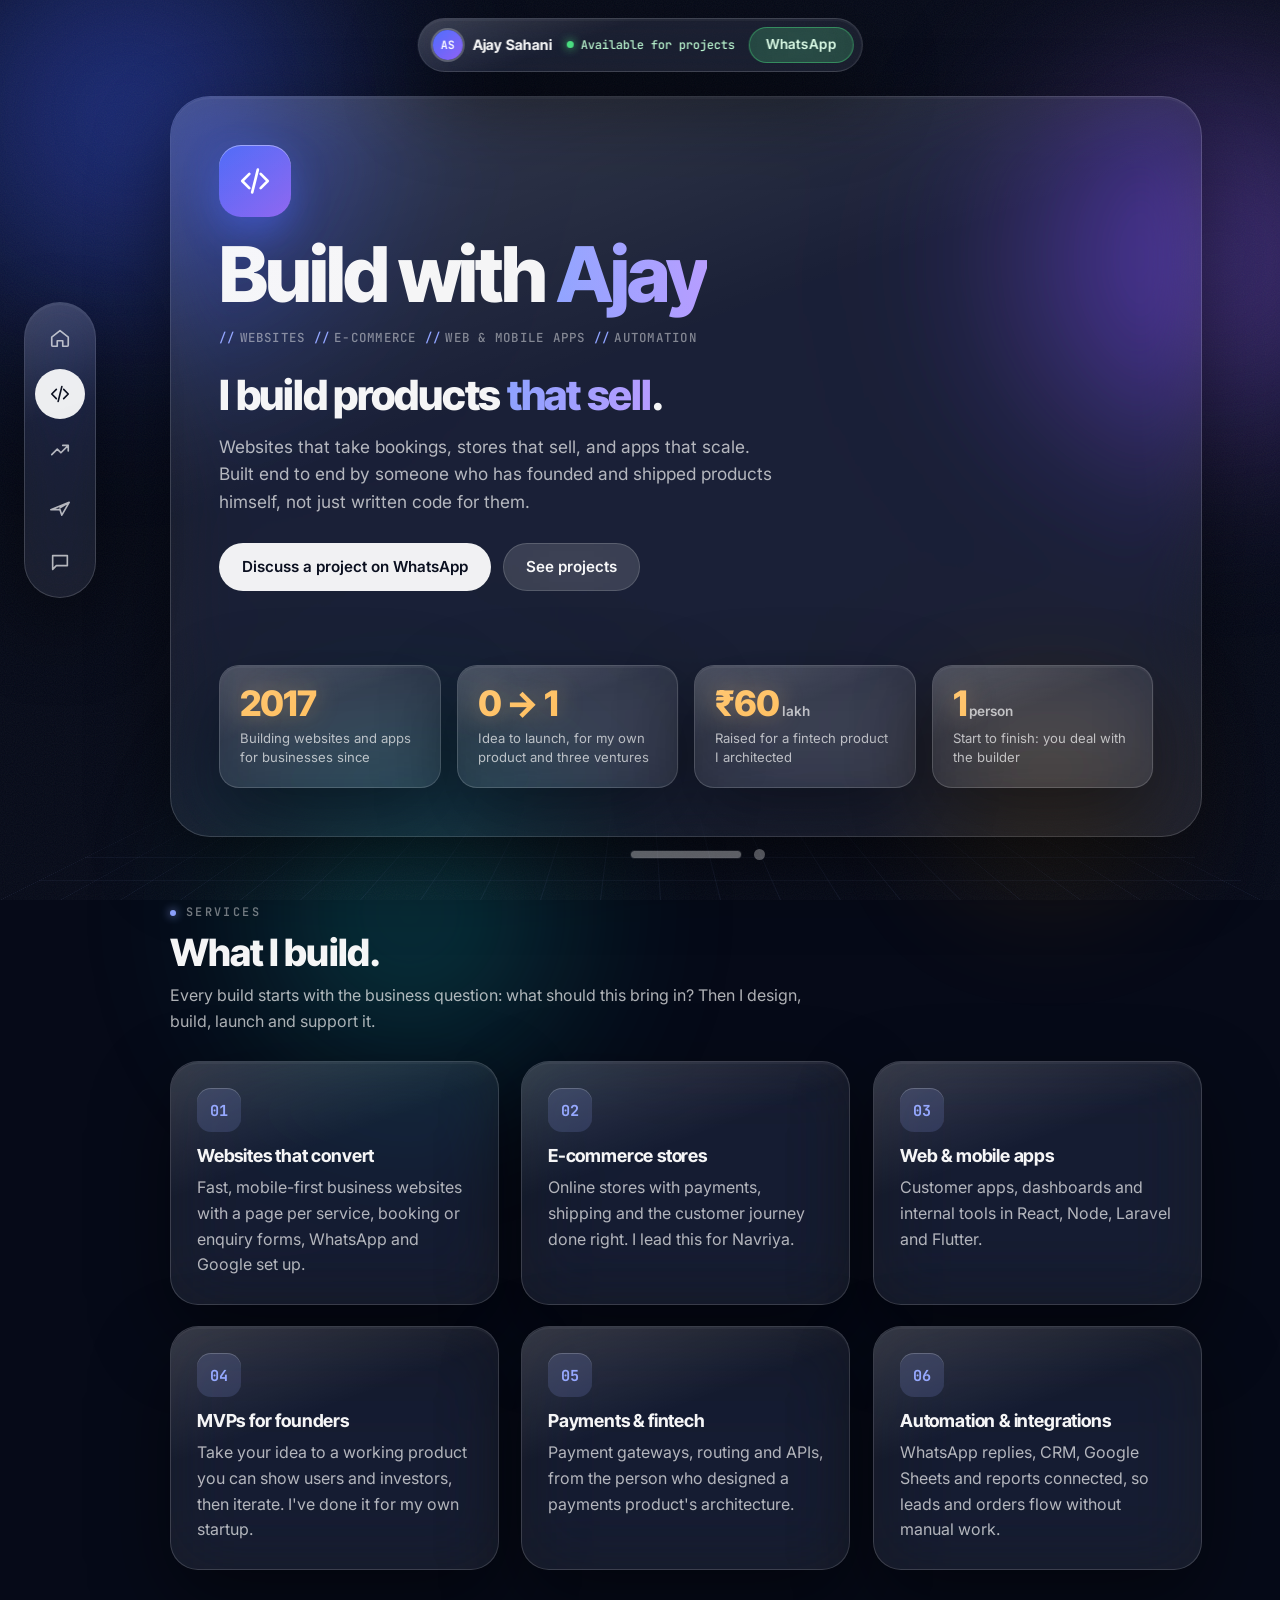
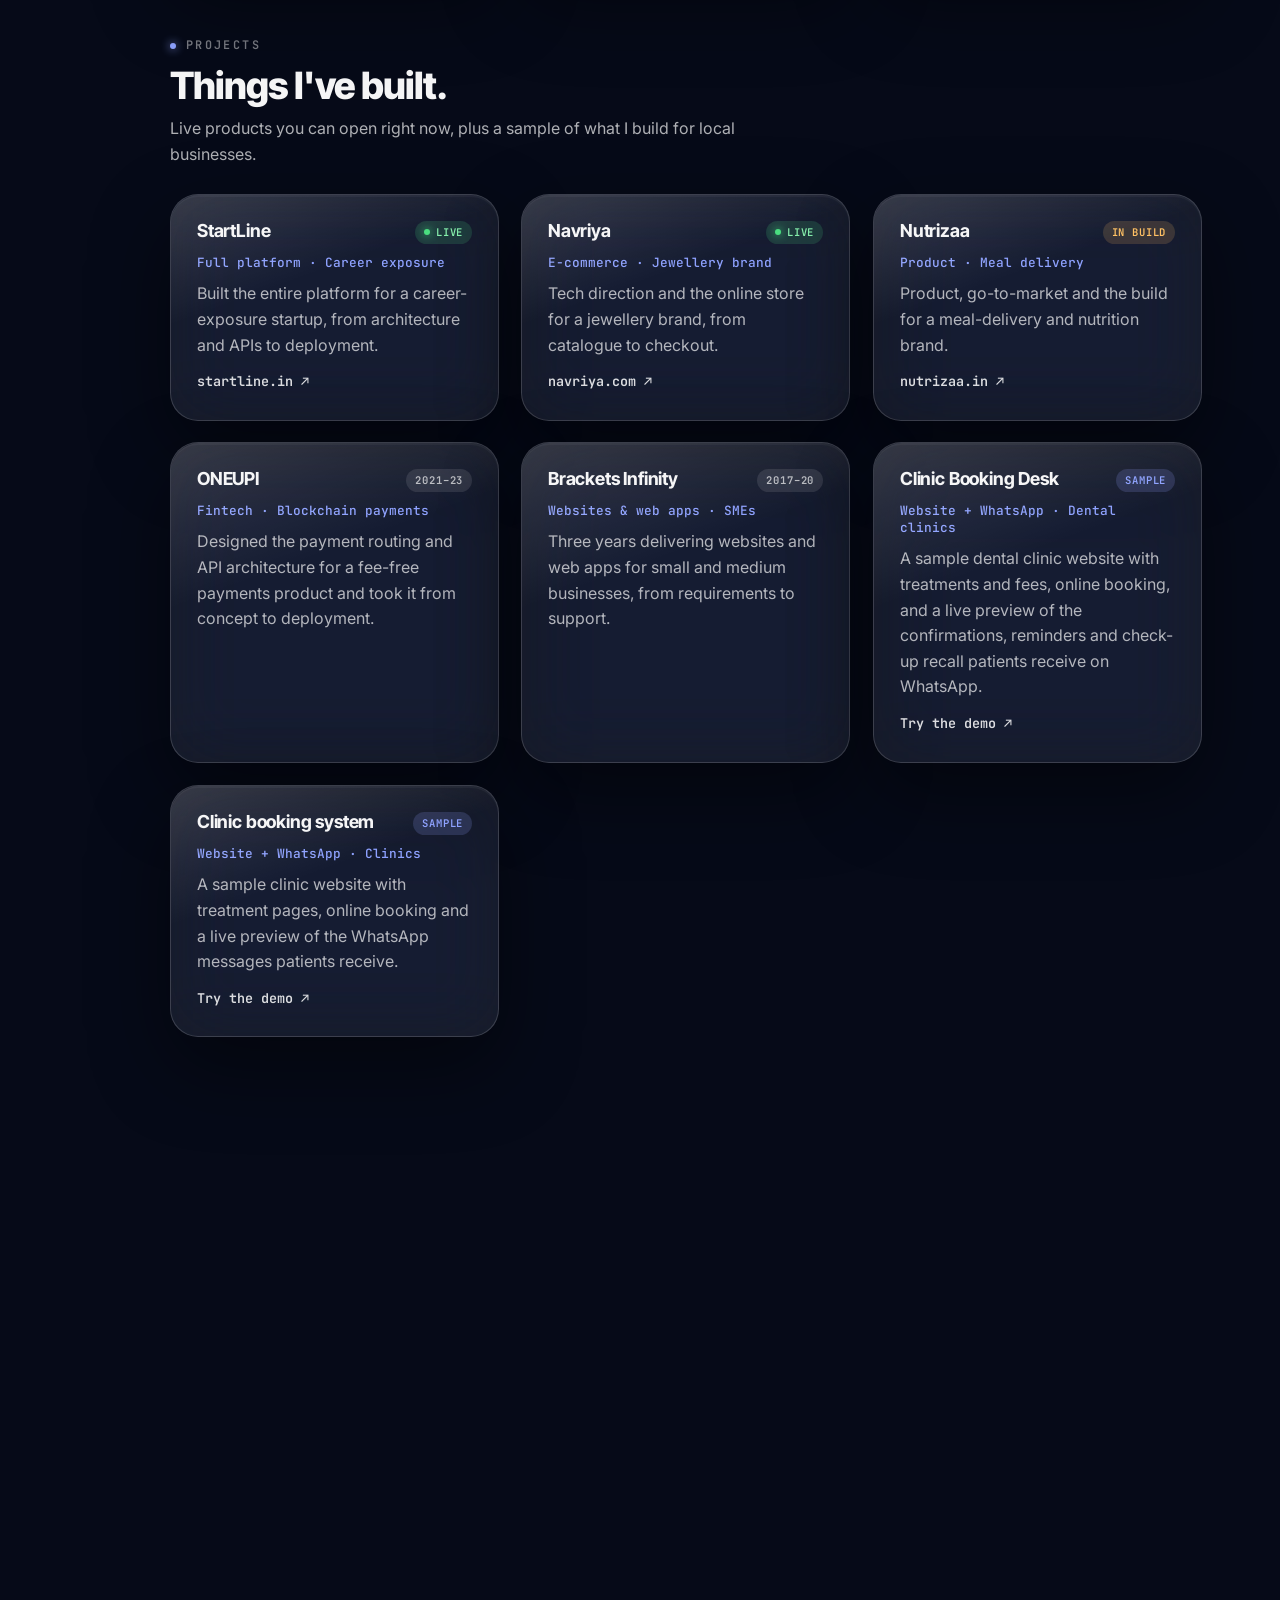
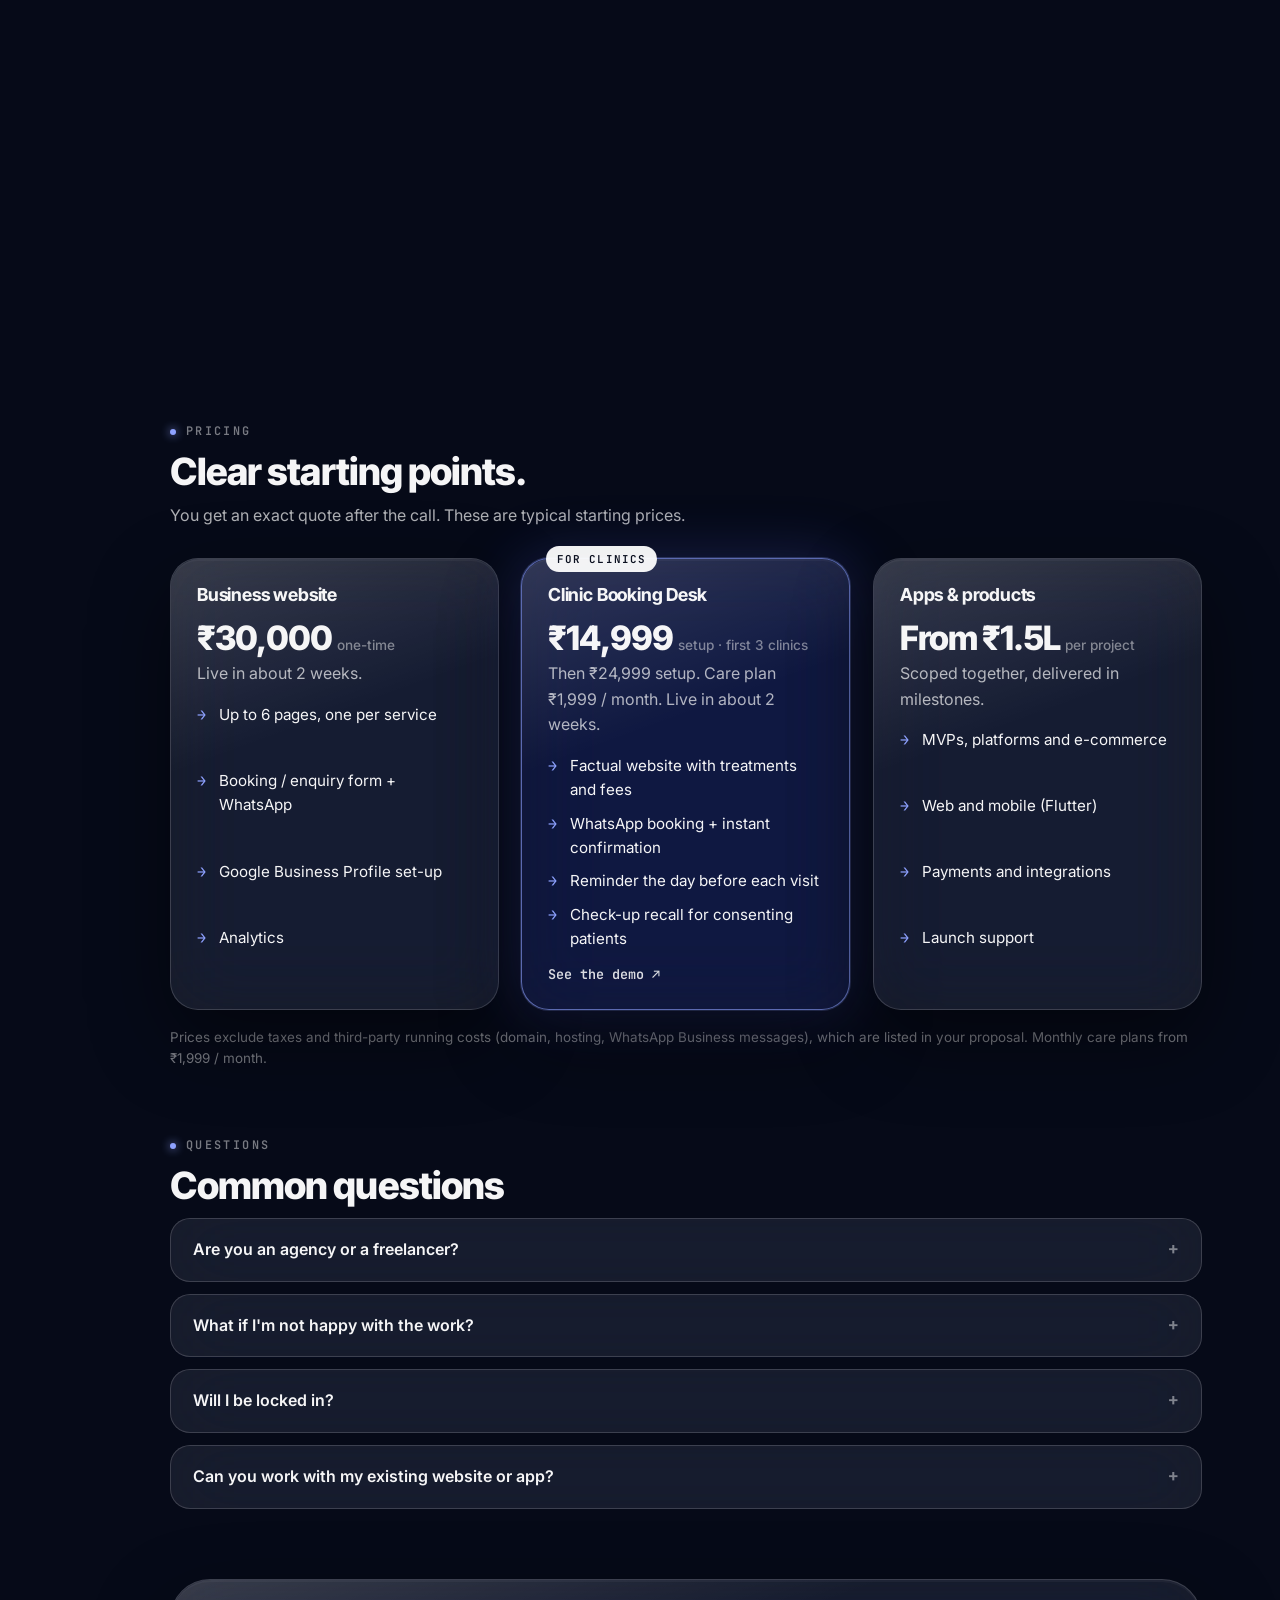
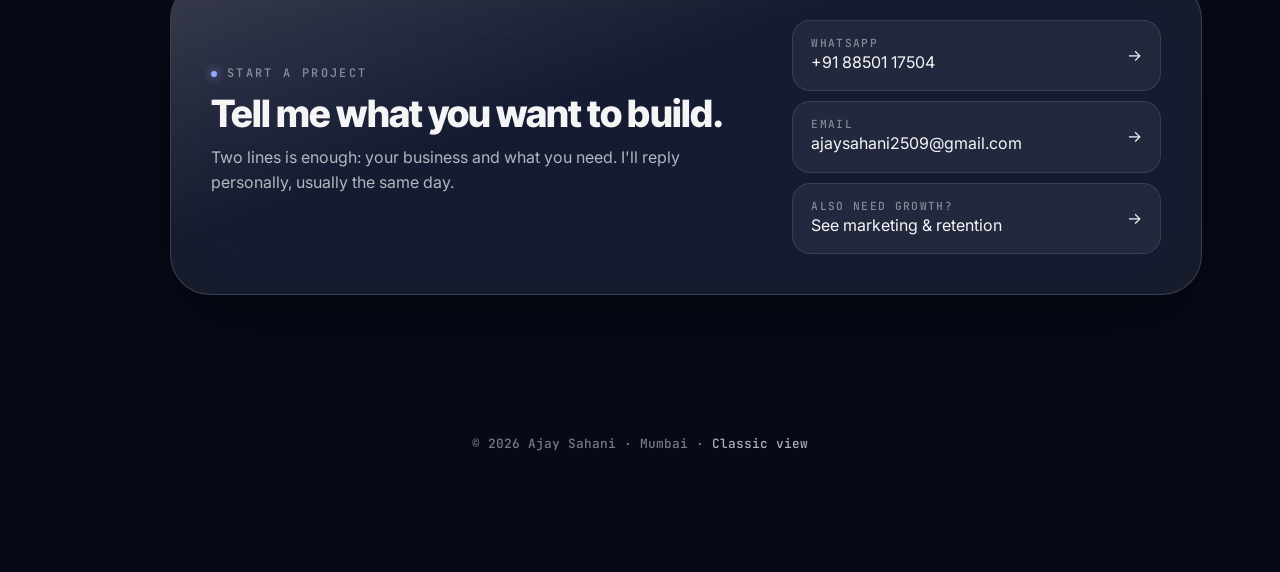
==== build.html @ 6f81761e "Publish Ajay Sahani site: spatial pages as main, classic copy, clinic and dental demos Co-Authored-B" ====
<!doctype html>
<html lang="en">
<head>
<meta charset="utf-8">
<meta name="viewport" content="width=device-width, initial-scale=1">
<title>Build with Ajay Sahani · Websites, apps and e-commerce</title>
<meta property="og:type" content="website">
<meta property="og:title" content="Build with Ajay Sahani · Websites, apps and e-commerce">
<meta property="og:description" content="Websites that take bookings, e-commerce stores and web and mobile apps, built end to end by Ajay Sahani, a founder who has shipped products since 2017.">
<meta property="og:url" content="https://theajaysahani.github.io/build.html">
<meta property="og:image" content="https://theajaysahani.github.io/assets/og.png">
<meta property="og:image:width" content="1200">
<meta property="og:image:height" content="630">
<meta name="twitter:card" content="summary_large_image">
<link rel="icon" href="assets/favicon.svg" type="image/svg+xml">
<link rel="canonical" href="https://theajaysahani.github.io/build.html">
<meta name="description" content="Websites that take bookings, e-commerce stores and web and mobile apps, built end to end by Ajay Sahani, a founder who has shipped products since 2017.">
<meta name="theme-color" content="#060a18">
<link rel="preconnect" href="https://fonts.googleapis.com">
<link rel="preconnect" href="https://fonts.gstatic.com" crossorigin>
<link href="https://fonts.googleapis.com/css2?family=Inter+Tight:wght@700;800&family=Inter:wght@400;500;600;700&family=JetBrains+Mono:wght@500;600&display=swap" rel="stylesheet">
<link rel="stylesheet" href="assets/spatial.css">
</head>
<body>

<div class="env" aria-hidden="true"><div class="blob b1"></div><div class="blob b2"></div><div class="blob b3"></div><div class="blob b4"></div></div>
<div class="floor" aria-hidden="true"></div>
<div class="grain" aria-hidden="true"></div>

<header class="topbar glass">
  <a class="me" href="index.html"><span class="mini-av">AS</span>Ajay Sahani</a>
  <span class="live"><i></i>Available for projects</span>
  <a class="cap wa sm" data-wa href="#contact">WhatsApp</a>
</header>

<nav class="ornament glass" aria-label="Main">
  <a class="orn" data-page="index" href="index.html" aria-label="Home"><svg viewBox="0 0 24 24"><path d="M3 11l9-7 9 7v9a1 1 0 0 1-1 1h-5v-6H9v6H4a1 1 0 0 1-1-1z"/></svg><span class="tip">Home</span></a>
  <a class="orn" data-page="build" href="build.html" aria-label="Build"><svg viewBox="0 0 24 24"><path d="M8 7l-5 5 5 5M16 7l5 5-5 5M14 4l-4 16"/></svg><span class="tip">Build</span></a>
  <a class="orn" data-page="grow" href="grow.html" aria-label="Grow"><svg viewBox="0 0 24 24"><path d="M3 17l6-6 4 4 8-8M15 7h6v6"/></svg><span class="tip">Grow</span></a>
  <a class="orn" data-page="travel" href="travel.html" aria-label="Travel"><svg viewBox="0 0 24 24"><path d="M2 16l20-8-8 14-2-6z M12 14l10-6"/></svg><span class="tip">Travel</span></a>
  <a class="orn" href="#contact" aria-label="Contact"><svg viewBox="0 0 24 24"><path d="M4 5h16v11H8l-4 4z"/></svg><span class="tip">Contact</span></a>
</nav>

<main class="stage" id="top">
  <section class="hero single glass reveal">
    <div>
      <div class="page-icon"><svg viewBox="0 0 24 24"><path d="M8 7l-5 5 5 5M16 7l5 5-5 5M14 4l-4 16"/></svg></div>
      <h1 class="name">Build with <span>Ajay</span></h1>
      <div class="tags"><b>//</b>Websites <b>//</b>E-commerce <b>//</b>Web &amp; mobile apps <b>//</b>Automation</div>
      <p class="statement">I build products <u>that sell</u>.</p>
      <p class="hero-line">Websites that take bookings, stores that sell, and apps that scale. Built end to end by someone who has founded and shipped products himself, not just written code for them.</p>
      <div class="ctas">
        <a class="cap solid" data-wa href="#contact">Discuss a project on WhatsApp</a>
        <a class="cap" href="#projects">See projects</a>
      </div>
    </div>
    <div class="vol-row">
      <div class="vol glass"><b>2017</b><span>Building websites and apps for businesses since</span></div>
      <div class="vol glass"><b>0 → 1</b><span>Idea to launch, for my own product and three ventures</span></div>
      <div class="vol glass"><b>₹60<small>lakh</small></b><span>Raised for a fintech product I architected</span></div>
      <div class="vol glass"><b>1<small>person</small></b><span>Start to finish: you deal with the builder</span></div>
    </div>
    <div class="grabber" aria-hidden="true"></div>
  </section>

  <section class="section reveal">
    <div class="label">Services</div>
    <h2>What I build.</h2>
    <p class="sub">Every build starts with the business question: what should this bring in? Then I design, build, launch and support it.</p>
    <div class="grid g3" style="margin-top:26px">
      <div class="card glass" data-tilt><div class="ico">01</div><h3>Websites that convert</h3><p>Fast, mobile-first business websites with a page per service, booking or enquiry forms, WhatsApp and Google set up.</p></div>
      <div class="card glass" data-tilt><div class="ico">02</div><h3>E-commerce stores</h3><p>Online stores with payments, shipping and the customer journey done right. I lead this for Navriya.</p></div>
      <div class="card glass" data-tilt><div class="ico">03</div><h3>Web &amp; mobile apps</h3><p>Customer apps, dashboards and internal tools in React, Node, Laravel and Flutter.</p></div>
      <div class="card glass" data-tilt><div class="ico">04</div><h3>MVPs for founders</h3><p>Take your idea to a working product you can show users and investors, then iterate. I've done it for my own startup.</p></div>
      <div class="card glass" data-tilt><div class="ico">05</div><h3>Payments &amp; fintech</h3><p>Payment gateways, routing and APIs, from the person who designed a payments product's architecture.</p></div>
      <div class="card glass" data-tilt><div class="ico">06</div><h3>Automation &amp; integrations</h3><p>WhatsApp replies, CRM, Google Sheets and reports connected, so leads and orders flow without manual work.</p></div>
    </div>
  </section>

  <section class="section reveal" id="projects">
    <div class="label">Projects</div>
    <h2>Things I've built.</h2>
    <p class="sub">Live products you can open right now, plus a sample of what I build for local businesses.</p>
    <div class="grid g3" style="margin-top:26px">
      <div class="card glass" data-tilt><div class="card-head"><h3>StartLine</h3><span class="badge live">Live</span></div><div class="role">Full platform · Career exposure</div><p>Built the entire platform for a career-exposure startup, from architecture and APIs to deployment.</p><a class="more" href="https://startline.in" target="_blank" rel="noopener">startline.in ↗</a></div>
      <div class="card glass" data-tilt><div class="card-head"><h3>Navriya</h3><span class="badge live">Live</span></div><div class="role">E-commerce · Jewellery brand</div><p>Tech direction and the online store for a jewellery brand, from catalogue to checkout.</p><a class="more" href="https://navriya.com" target="_blank" rel="noopener">navriya.com ↗</a></div>
      <div class="card glass" data-tilt><div class="card-head"><h3>Nutrizaa</h3><span class="badge build">In build</span></div><div class="role">Product · Meal delivery</div><p>Product, go-to-market and the build for a meal-delivery and nutrition brand.</p><a class="more" href="https://nutrizaa.in" target="_blank" rel="noopener">nutrizaa.in ↗</a></div>
      <div class="card glass" data-tilt><div class="card-head"><h3>ONEUPI</h3><span class="badge">2021–23</span></div><div class="role">Fintech · Blockchain payments</div><p>Designed the payment routing and API architecture for a fee-free payments product and took it from concept to deployment.</p></div>
      <div class="card glass" data-tilt><div class="card-head"><h3>Brackets Infinity</h3><span class="badge">2017–20</span></div><div class="role">Websites &amp; web apps · SMEs</div><p>Three years delivering websites and web apps for small and medium businesses, from requirements to support.</p></div>
      <div class="card glass" data-tilt><div class="card-head"><h3>Clinic Booking Desk</h3><span class="badge demo">Sample</span></div><div class="role">Website + WhatsApp · Dental clinics</div><p>A sample dental clinic website with treatments and fees, online booking, and a live preview of the confirmations, reminders and check-up recall patients receive on WhatsApp.</p><a class="more" href="demo/dental/" target="_blank" rel="noopener">Try the demo ↗</a></div>
      <div class="card glass" data-tilt><div class="card-head"><h3>Clinic booking system</h3><span class="badge demo">Sample</span></div><div class="role">Website + WhatsApp · Clinics</div><p>A sample clinic website with treatment pages, online booking and a live preview of the WhatsApp messages patients receive.</p><a class="more" href="demo/clinic/" target="_blank" rel="noopener">Try the demo ↗</a></div>
    </div>
  </section>

  <section class="section reveal">
    <div class="label">Who I build for</div>
    <div class="grid g3">
      <div class="card glass" data-tilt><h3>Clinics &amp; healthcare</h3><p>Booking websites with instant WhatsApp confirmations and reminders.</p></div>
      <div class="card glass" data-tilt><h3>D2C &amp; e-commerce brands</h3><p>Stores that load fast, convert and keep customers coming back.</p></div>
      <div class="card glass" data-tilt><h3>Startups &amp; founders</h3><p>MVPs, platforms and a technical partner who thinks about the business.</p></div>
      <div class="card glass" data-tilt><h3>Real estate</h3><p>Project pages that send the brochure and a site-visit link on WhatsApp instantly.</p></div>
      <div class="card glass" data-tilt><h3>Interior designers</h3><p>Portfolio sites that filter out price-checkers and bring serious enquiries.</p></div>
      <div class="card glass" data-tilt><h3>Coaching &amp; consultants</h3><p>Lead systems that follow students and clients through months of deciding.</p></div>
    </div>
  </section>

  <section class="section reveal">
    <div class="label">How I work</div>
    <h2>Simple, written down, and low-risk for you.</h2>
    <div class="grid g3" style="margin-top:26px">
      <div class="card glass step" data-tilt><div class="n">STEP 01</div><h3>A 15-minute call</h3><p>I learn what you need and where the business is losing customers. If I can't help, I'll say so.</p></div>
      <div class="card glass step" data-tilt><div class="n">STEP 02</div><h3>A written proposal</h3><p>Fixed price, exact scope and a delivery date, in writing before you pay anything.</p></div>
      <div class="card glass step" data-tilt><div class="n">STEP 03</div><h3>Build, launch, support</h3><p>50% to start. The other 50% only after you've approved the finished work and it's live.</p></div>
    </div>
    <div class="promises">
      <div><b>You own everything</b>Domain, website, code and data in your name.</div>
      <div><b>Fixed price</b>No surprise bills. Running costs listed upfront.</div>
      <div><b>Direct line</b>You talk to the person building it.</div>
      <div><b>Invoice</b>For every payment.</div>
    </div>
  </section>

  <section class="section reveal">
    <div class="label">Pricing</div>
    <h2>Clear starting points.</h2>
    <p class="sub">You get an exact quote after the call. These are typical starting prices.</p>
    <div class="grid g3" style="margin-top:30px">
      <div class="card glass price" data-tilt><h3>Business website</h3><div class="amt">₹30,000 <small>one-time</small></div><p>Live in about 2 weeks.</p><ul><li>Up to 6 pages, one per service</li><li>Booking / enquiry form + WhatsApp</li><li>Google Business Profile set-up</li><li>Analytics</li></ul></div>
      <div class="card glass price hot" data-tilt><span class="flag">For clinics</span><h3>Clinic Booking Desk</h3><div class="amt">₹14,999 <small>setup · first 3 clinics</small></div><p>Then ₹24,999 setup. Care plan ₹1,999 / month. Live in about 2 weeks.</p><ul><li>Factual website with treatments and fees</li><li>WhatsApp booking + instant confirmation</li><li>Reminder the day before each visit</li><li>Check-up recall for consenting patients</li></ul><a class="more" href="demo/dental/" target="_blank" rel="noopener">See the demo ↗</a></div>
      <div class="card glass price" data-tilt><h3>Apps &amp; products</h3><div class="amt">From ₹1.5L <small>per project</small></div><p>Scoped together, delivered in milestones.</p><ul><li>MVPs, platforms and e-commerce</li><li>Web and mobile (Flutter)</li><li>Payments and integrations</li><li>Launch support</li></ul></div>
    </div>
    <p class="fine">Prices exclude taxes and third-party running costs (domain, hosting, WhatsApp Business messages), which are listed in your proposal. Monthly care plans from ₹1,999 / month.</p>
  </section>

  <section class="section reveal">
    <div class="label">Questions</div>
    <h2>Common questions</h2>
    <details><summary>Are you an agency or a freelancer?</summary><p>I work under my own name. You deal directly with me, the person who designs and builds your project, from the first call to support after launch.</p></details>
    <details><summary>What if I'm not happy with the work?</summary><p>You approve the design before the build starts, and the second half is only paid after you've approved the finished work and it's live.</p></details>
    <details><summary>Will I be locked in?</summary><p>No. The domain, code and data are yours. Monthly care is optional and you can stop anytime.</p></details>
    <details><summary>Can you work with my existing website or app?</summary><p>Yes. I can add booking, WhatsApp replies and lead tracking to what you already have, or rebuild if that's the better option.</p></details>
  </section>

  <section class="section reveal" id="contact">
    <div class="contact glass">
      <div>
        <div class="label">Start a project</div>
        <h2>Tell me what you want to build.</h2>
        <p class="sub">Two lines is enough: your business and what you need. I'll reply personally, usually the same day.</p>
      </div>
      <div class="links">
        <a data-wa href="#contact"><span><small>WhatsApp</small><span data-wa-num>WhatsApp</span></span><span>→</span></a>
        <a data-mail href="#contact"><span><small>Email</small><span data-mail-text>email</span></span><span>→</span></a>
        <a href="grow.html"><span><small>Also need growth?</small>See marketing &amp; retention</span><span>→</span></a>
      </div>
    </div>
  </section>
</main>

<footer>© <span data-year></span> Ajay Sahani · Mumbai · <a href="classic/build.html">Classic view</a></footer>

<script src="assets/spatial.js"></script>
<script src="assets/site.js"></script>
</body>
</html>
---- assets/spatial.css ----
/* Ajay Sahani: spatial (visionOS-style) theme */
:root {
  --env: #060a18;
  --glass: rgba(255, 255, 255, 0.075);
  --glass-2: rgba(255, 255, 255, 0.12);
  --glass-3: rgba(255, 255, 255, 0.2);
  --rim: rgba(255, 255, 255, 0.16);
  --rim-hi: rgba(255, 255, 255, 0.34);
  --text: rgba(255, 255, 255, 0.96);
  --text-2: rgba(255, 255, 255, 0.68);
  --text-3: rgba(255, 255, 255, 0.46);
  --blue: #8ea2ff;
  --violet: #b69cff;
  --amber: #ffc164;
  --green: #4ade80;
  --r-xl: 40px;
  --r-lg: 28px;
  --r-md: 20px;
  --blur: blur(34px) saturate(170%);
  --lift: 0 30px 80px rgba(0, 0, 0, 0.45), 0 2px 0 rgba(255, 255, 255, 0.04) inset;
  --mono: "JetBrains Mono", ui-monospace, Consolas, monospace;
  --sans: "Inter", system-ui, -apple-system, "Segoe UI", Roboto, sans-serif;
  --display: "Inter Tight", "Inter", system-ui, sans-serif;
}
* { box-sizing: border-box; }
html { scroll-behavior: smooth; }
body { margin: 0; min-height: 100vh; background: var(--env); color: var(--text); font: 16px/1.6 var(--sans); overflow-x: hidden; -webkit-font-smoothing: antialiased; }
a { color: inherit; }
h1, h2, h3 { font-family: var(--display); margin: 0 0 10px; letter-spacing: -0.025em; line-height: 1.08; }
h2 { font-size: clamp(1.6rem, 3.2vw, 2.35rem); font-weight: 800; }
h3 { font-size: 1.12rem; font-weight: 700; letter-spacing: -0.01em; }
p { margin: 0 0 10px; }

/* ---------- environment ---------- */
.env { position: fixed; inset: -10%; z-index: 0; pointer-events: none; transform: translate3d(var(--px, 0), var(--py, 0), 0); transition: transform .6s cubic-bezier(.2, .7, .2, 1); }
.blob { position: absolute; border-radius: 50%; filter: blur(80px); opacity: .55; animation: drift 26s ease-in-out infinite alternate; }
.blob.b1 { width: 52vw; height: 52vw; left: -6vw; top: -10vw; background: radial-gradient(circle, #3b5bfd 0%, transparent 65%); }
.blob.b2 { width: 46vw; height: 46vw; right: -8vw; top: 6vh; background: radial-gradient(circle, #8b5cf6 0%, transparent 65%); animation-duration: 32s; }
.blob.b3 { width: 40vw; height: 40vw; left: 22vw; bottom: -14vw; background: radial-gradient(circle, #0ea5a4 0%, transparent 62%); opacity: .38; animation-duration: 38s; }
.blob.b4 { width: 20vw; height: 20vw; right: 18vw; bottom: 8vh; background: radial-gradient(circle, #f59e0b 0%, transparent 65%); opacity: .32; animation-duration: 22s; }
@keyframes drift { 0% { transform: translate(0, 0) scale(1); } 50% { transform: translate(4vw, 3vh) scale(1.08); } 100% { transform: translate(-3vw, -2vh) scale(.95); } }
.grain { position: fixed; inset: 0; z-index: 0; pointer-events: none; opacity: .06; background-image: url("data:image/svg+xml;utf8,<svg xmlns='http://www.w3.org/2000/svg' width='160' height='160'><filter id='n'><feTurbulence type='fractalNoise' baseFrequency='.9' numOctaves='2'/></filter><rect width='100%' height='100%' filter='url(%23n)'/></svg>"); }
.floor { position: fixed; left: 0; right: 0; bottom: 0; height: 45vh; z-index: 0; pointer-events: none; background-image: linear-gradient(rgba(142, 162, 255, .12) 1px, transparent 1px), linear-gradient(90deg, rgba(142, 162, 255, .12) 1px, transparent 1px); background-size: 60px 60px; transform: perspective(600px) rotateX(62deg); transform-origin: bottom; mask-image: linear-gradient(0deg, rgba(0, 0, 0, .7), transparent 85%); }

/* ---------- glass ---------- */
.glass { position: relative; background: var(--glass); backdrop-filter: var(--blur); -webkit-backdrop-filter: var(--blur); border: 1px solid var(--rim); border-radius: var(--r-lg); box-shadow: var(--lift); }
.glass::before { content: ""; position: absolute; inset: 0; border-radius: inherit; pointer-events: none; background: linear-gradient(160deg, rgba(255, 255, 255, .14), transparent 38%); }
[data-tilt] { transform: perspective(1100px) rotateX(var(--rx, 0deg)) rotateY(var(--ry, 0deg)) translateZ(0); transition: transform .35s cubic-bezier(.2, .7, .2, 1), border-color .25s ease, background .25s ease; will-change: transform; }
[data-tilt]::after { content: ""; position: absolute; inset: 0; border-radius: inherit; pointer-events: none; opacity: 0; transition: opacity .25s ease; background: radial-gradient(420px circle at var(--mx, 50%) var(--my, 50%), rgba(255, 255, 255, .14), transparent 45%); }
[data-tilt]:hover { border-color: var(--rim-hi); }
[data-tilt]:hover::after { opacity: 1; }

/* ---------- layout ---------- */
.stage { position: relative; z-index: 1; max-width: 1180px; margin: 0 auto; padding: 96px 28px 140px 120px; }
.section { margin-top: 70px; }
.label { font: 600 .74rem/1 var(--mono); letter-spacing: .2em; text-transform: uppercase; color: var(--text-3); margin-bottom: 14px; display: flex; gap: 10px; align-items: center; }
.label::before { content: ""; width: 6px; height: 6px; border-radius: 50%; background: var(--blue); box-shadow: 0 0 10px var(--blue); }
.sub { color: var(--text-2); max-width: 640px; }
.grid { display: grid; gap: 22px; }
.g2 { grid-template-columns: repeat(2, 1fr); }
.g3 { grid-template-columns: repeat(3, 1fr); }
.g4 { grid-template-columns: repeat(4, 1fr); }

/* ---------- top capsule ---------- */
.topbar { position: fixed; top: 18px; left: 50%; transform: translateX(-50%); z-index: 40; display: flex; align-items: center; gap: 14px; padding: 8px 8px 8px 14px; border-radius: 999px; }
.topbar .me { display: flex; align-items: center; gap: 10px; text-decoration: none; font: 700 .9rem var(--display); letter-spacing: .01em; white-space: nowrap; }
.mini-av { width: 30px; height: 30px; border-radius: 50%; display: grid; place-items: center; font: 700 .72rem var(--mono); background: linear-gradient(140deg, #3b5bfd, #8b5cf6); box-shadow: 0 0 0 2px rgba(255, 255, 255, .25); }
.live { display: inline-flex; align-items: center; gap: 7px; font: 500 .75rem var(--mono); color: #bbf7d0; white-space: nowrap; }
.live i { width: 7px; height: 7px; border-radius: 50%; background: var(--green); box-shadow: 0 0 10px var(--green); }

/* ---------- ornament (side tab bar) ---------- */
.ornament { position: fixed; left: 24px; top: 50%; transform: translateY(-50%); z-index: 40; display: flex; flex-direction: column; gap: 6px; padding: 10px; border-radius: 999px; }
.orn { position: relative; width: 50px; height: 50px; border-radius: 50%; display: grid; place-items: center; color: var(--text-2); text-decoration: none; transition: background .2s ease, color .2s ease, transform .2s ease; }
.orn svg { width: 22px; height: 22px; stroke: currentColor; fill: none; stroke-width: 1.8; stroke-linecap: round; stroke-linejoin: round; }
.orn:hover { background: var(--glass-2); color: #fff; transform: scale(1.06); }
.orn.on { background: rgba(255, 255, 255, .92); color: #0b1020; }
.orn .tip { position: absolute; left: 62px; top: 50%; transform: translate(-6px, -50%); opacity: 0; pointer-events: none; white-space: nowrap; font: 600 .8rem var(--sans); padding: 7px 12px; border-radius: 999px; background: rgba(20, 24, 40, .85); border: 1px solid var(--rim); transition: opacity .2s ease, transform .2s ease; }
.orn:hover .tip, .orn:focus-visible .tip { opacity: 1; transform: translate(0, -50%); }

/* ---------- buttons ---------- */
.cap { display: inline-flex; align-items: center; justify-content: center; gap: 8px; text-decoration: none; border: 0; cursor: pointer; font: 600 .95rem/1 var(--sans); padding: 15px 22px; border-radius: 999px; color: var(--text); background: var(--glass-2); border: 1px solid var(--rim); backdrop-filter: var(--blur); -webkit-backdrop-filter: var(--blur); transition: transform .2s ease, background .2s ease; }
.cap:hover { transform: translateY(-1px) scale(1.02); background: var(--glass-3); }
.cap.solid { background: rgba(255, 255, 255, .94); color: #0b1020; border-color: transparent; }
.cap.solid:hover { background: #fff; }
.cap.wa { background: rgba(74, 222, 128, .2); border-color: rgba(74, 222, 128, .45); color: #dcfce7; }
.cap.sm { padding: 10px 16px; font-size: .86rem; }

/* ---------- hero window ---------- */
.hero { border-radius: var(--r-xl); padding: 48px; display: grid; grid-template-columns: 1.35fr .9fr; gap: 40px; align-items: center; }
.grabber { position: absolute; left: 50%; bottom: -22px; transform: translateX(-50%); width: 110px; height: 7px; border-radius: 999px; background: rgba(255, 255, 255, .35); box-shadow: 0 0 0 1px rgba(255, 255, 255, .08); }
.grabber::before { content: ""; position: absolute; right: -24px; top: -2px; width: 11px; height: 11px; border-radius: 50%; background: rgba(255, 255, 255, .3); }
.avatar { width: 84px; height: 84px; border-radius: 50%; display: grid; place-items: center; font: 800 1.6rem var(--display); background: linear-gradient(140deg, #3b5bfd, #8b5cf6 70%, #f59e0b); box-shadow: 0 0 0 3px rgba(255, 255, 255, .22), 0 18px 40px rgba(59, 91, 253, .45); margin-bottom: 20px; overflow: hidden; }
.avatar img { width: 100%; height: 100%; object-fit: cover; }
.name { font: 800 clamp(2.6rem, 6.6vw, 4.8rem)/0.98 var(--display); letter-spacing: -0.04em; margin: 0 0 14px; }
.name span { background: linear-gradient(90deg, var(--blue), var(--violet)); -webkit-background-clip: text; background-clip: text; color: transparent; }
.tags { font: 500 .78rem/1.9 var(--mono); letter-spacing: .1em; text-transform: uppercase; color: var(--text-3); }
.tags b { color: var(--blue); font-weight: 500; margin-right: 4px; }
.statement { font: 800 clamp(1.7rem, 3.6vw, 2.6rem)/1.12 var(--display); letter-spacing: -0.03em; margin: 22px 0 0; }
.statement u { text-decoration: none; background: linear-gradient(90deg, var(--blue), var(--violet)); -webkit-background-clip: text; background-clip: text; color: transparent; }
.hero-line { color: var(--text-2); font-size: 1.08rem; margin: 14px 0 0; max-width: 560px; }
.ctas { display: flex; flex-wrap: wrap; gap: 12px; margin-top: 28px; }
.chips { display: flex; flex-wrap: wrap; gap: 8px; margin-top: 22px; }
.chip { display: inline-flex; align-items: center; gap: 6px; font: 500 .78rem var(--mono); color: var(--text-2); padding: 8px 12px; border-radius: 999px; background: rgba(255, 255, 255, .06); border: 1px solid rgba(255, 255, 255, .1); text-decoration: none; }
a.chip:hover { color: #fff; background: rgba(255, 255, 255, .12); }

/* floating stat volumes */
.volumes { display: grid; grid-template-columns: 1fr 1fr; gap: 16px; transform-style: preserve-3d; }
.vol { border-radius: var(--r-md); padding: 20px; animation: float 7s ease-in-out infinite; }
.vol:nth-child(2) { animation-delay: -1.8s; margin-top: 26px; }
.vol:nth-child(3) { animation-delay: -3.4s; margin-top: -26px; }
.vol:nth-child(4) { animation-delay: -5s; }
.vol b { display: block; font: 800 2.2rem/1 var(--display); letter-spacing: -0.03em; color: var(--amber); text-shadow: 0 0 24px rgba(255, 193, 100, .35); }
.vol b small { font: 600 .85rem var(--sans); color: var(--text-2); margin-left: 3px; letter-spacing: 0; text-shadow: none; }
.vol span { display: block; margin-top: 8px; font-size: .82rem; color: var(--text-2); line-height: 1.45; }
@keyframes float { 0%, 100% { transform: translateY(0); } 50% { transform: translateY(-8px); } }

/* ---------- doors ---------- */
.door { display: block; text-decoration: none; padding: 32px; border-radius: var(--r-xl); min-height: 260px; overflow: hidden; }
.door .icon { width: 58px; height: 58px; border-radius: 18px; display: grid; place-items: center; margin-bottom: 22px; background: linear-gradient(140deg, rgba(59, 91, 253, .9), rgba(139, 92, 246, .9)); box-shadow: 0 12px 30px rgba(59, 91, 253, .4), inset 0 1px 0 rgba(255, 255, 255, .35); }
.door.grow .icon { background: linear-gradient(140deg, rgba(245, 158, 11, .95), rgba(236, 72, 153, .85)); box-shadow: 0 12px 30px rgba(245, 158, 11, .35), inset 0 1px 0 rgba(255, 255, 255, .35); }
.door .icon svg { width: 28px; height: 28px; stroke: #fff; fill: none; stroke-width: 1.9; stroke-linecap: round; stroke-linejoin: round; }
.door .k { font: 600 .74rem var(--mono); letter-spacing: .18em; color: var(--text-3); text-transform: uppercase; }
.door h3 { font-size: clamp(1.5rem, 2.6vw, 2rem); margin: 8px 0 10px; letter-spacing: -0.03em; }
.door p { color: var(--text-2); max-width: 460px; }
.door .go { margin-top: 18px; font: 600 .86rem var(--mono); color: #fff; opacity: .85; }

/* ---------- ventures as app icons ---------- */
.apps { display: grid; grid-template-columns: repeat(6, 1fr); gap: 26px 18px; padding: 34px 30px; border-radius: var(--r-xl); }
.app { display: flex; flex-direction: column; align-items: center; gap: 10px; background: none; border: 0; color: var(--text); cursor: pointer; font: inherit; padding: 0; }
.app .ring { position: relative; width: 92px; height: 92px; border-radius: 50%; display: grid; place-items: center; font: 800 1.7rem var(--display); color: #fff; box-shadow: 0 18px 40px rgba(0, 0, 0, .45), inset 0 2px 0 rgba(255, 255, 255, .45), inset 0 -6px 14px rgba(0, 0, 0, .25); transition: transform .25s cubic-bezier(.2, .7, .2, 1), box-shadow .25s ease; }
.app .ring::after { content: ""; position: absolute; inset: 0; border-radius: 50%; background: linear-gradient(180deg, rgba(255, 255, 255, .35), transparent 50%); opacity: .55; }
.app:hover .ring, .app:focus-visible .ring { transform: scale(1.1) translateY(-4px); box-shadow: 0 26px 50px rgba(0, 0, 0, .5), 0 0 0 4px rgba(255, 255, 255, .18), inset 0 2px 0 rgba(255, 255, 255, .5); }
.app:focus-visible { outline: none; }
.app b { font: 600 .92rem var(--sans); }
.app small { font: 500 .68rem var(--mono); letter-spacing: .08em; text-transform: uppercase; color: var(--text-3); margin-top: -6px; }
.app small.live { color: #86efac; }
.app small.build { color: var(--amber); }

/* sheet (detail window) */
.sheet-wrap { position: fixed; inset: 0; z-index: 80; display: grid; place-items: center; padding: 20px; background: rgba(4, 6, 14, .45); opacity: 0; pointer-events: none; transition: opacity .25s ease; }
.sheet-wrap.open { opacity: 1; pointer-events: auto; }
.sheet { width: min(560px, 100%); border-radius: var(--r-xl); padding: 34px; transform: scale(.94) translateY(14px); transition: transform .3s cubic-bezier(.2, .7, .2, 1); background: rgba(30, 36, 60, .55); }
.sheet-wrap.open .sheet { transform: none; }
.sheet .role { font: 500 .82rem var(--mono); color: var(--blue); margin-bottom: 14px; }
.sheet p { color: var(--text-2); }
.sheet .x { position: absolute; top: 18px; right: 18px; width: 38px; height: 38px; border-radius: 50%; border: 1px solid var(--rim); background: var(--glass-2); color: #fff; cursor: pointer; font-size: 1.1rem; }
.sheet .badge { display: inline-block; font: 600 .7rem var(--mono); letter-spacing: .08em; text-transform: uppercase; padding: 6px 10px; border-radius: 999px; background: rgba(255, 255, 255, .1); margin-bottom: 14px; }

/* ---------- cards ---------- */
.card { padding: 26px; border-radius: var(--r-lg); }
.card p { color: var(--text-2); margin: 0; }
.ico { width: 44px; height: 44px; border-radius: 14px; display: grid; place-items: center; margin-bottom: 14px; background: rgba(142, 162, 255, .16); color: var(--blue); font: 700 .95rem var(--mono); box-shadow: inset 0 1px 0 rgba(255, 255, 255, .2); }

/* timeline */
.tl { position: relative; padding-left: 30px; }
.tl::before { content: ""; position: absolute; left: 8px; top: 8px; bottom: 8px; width: 2px; background: linear-gradient(var(--blue), rgba(142, 162, 255, .1)); }
.tl-item { position: relative; padding-bottom: 24px; }
.tl-item::before { content: ""; position: absolute; left: -28px; top: 6px; width: 14px; height: 14px; border-radius: 50%; background: var(--env); border: 2px solid var(--blue); }
.tl-item.now::before { background: var(--blue); box-shadow: 0 0 14px var(--blue); }
.tl-item .when { font: 500 .78rem var(--mono); color: var(--text-3); }
.tl-item p { color: var(--text-2); margin: 4px 0 0; font-size: .95rem; }

/* chart */
.bar-row { display: grid; grid-template-columns: 64px 1fr; gap: 12px; align-items: center; margin-top: 14px; font: 500 .8rem var(--mono); color: var(--text-3); }
.bar { height: 30px; border-radius: 999px; display: flex; align-items: center; justify-content: flex-end; padding: 0 12px; font: 600 .78rem var(--mono); color: #fff; }
.bar.a { width: 15%; min-width: 70px; justify-content: center; background: rgba(255, 255, 255, .16); }
.bar.b { width: 0; background: linear-gradient(90deg, #6d8bff, #8b5cf6); box-shadow: 0 0 24px rgba(109, 139, 255, .5); transition: width 1.4s cubic-bezier(.2, .7, .2, 1); }
.bar.b.go { width: 100%; }

/* stack */
.stack-chips { display: flex; flex-wrap: wrap; gap: 10px; }
.stack-chips span { font: 500 .82rem var(--mono); padding: 9px 14px; border-radius: 999px; background: rgba(255, 255, 255, .07); border: 1px solid rgba(255, 255, 255, .12); color: var(--text-2); transition: transform .2s ease, background .2s ease, color .2s ease; }
.stack-chips span:hover { transform: translateY(-2px); background: rgba(255, 255, 255, .14); color: #fff; }
.stack-chips span em { font-style: normal; color: var(--text-3); margin-right: 6px; }

/* contact */
.contact { border-radius: var(--r-xl); padding: 40px; display: grid; grid-template-columns: 1.2fr .8fr; gap: 28px; align-items: center; }
.links { display: grid; gap: 10px; }
.links a { display: flex; justify-content: space-between; align-items: center; gap: 10px; text-decoration: none; padding: 15px 18px; border-radius: 18px; background: rgba(255, 255, 255, .06); border: 1px solid rgba(255, 255, 255, .1); transition: background .2s ease, transform .2s ease; }
.links a:hover { background: rgba(255, 255, 255, .13); transform: translateX(3px); }
.links small { display: block; font: 500 .7rem var(--mono); letter-spacing: .12em; text-transform: uppercase; color: var(--text-3); }

footer { position: relative; z-index: 1; text-align: center; color: var(--text-3); font: 500 .8rem var(--mono); padding: 0 20px 120px; }
footer a { color: var(--text-2); text-decoration: none; }

/* ---------- inner pages ---------- */
.hero.single { grid-template-columns: 1fr; }
.hero .page-icon { width: 72px; height: 72px; border-radius: 22px; display: grid; place-items: center; margin-bottom: 20px; background: linear-gradient(140deg, rgba(59, 91, 253, .95), rgba(139, 92, 246, .95)); box-shadow: 0 16px 36px rgba(59, 91, 253, .45), inset 0 1px 0 rgba(255, 255, 255, .4); }
.hero .page-icon svg { width: 34px; height: 34px; stroke: #fff; fill: none; stroke-width: 1.9; stroke-linecap: round; stroke-linejoin: round; }
.hero .page-icon.amber { background: linear-gradient(140deg, rgba(245, 158, 11, .95), rgba(236, 72, 153, .88)); box-shadow: 0 16px 36px rgba(245, 158, 11, .4), inset 0 1px 0 rgba(255, 255, 255, .4); }
.hero .page-icon.teal { background: linear-gradient(140deg, rgba(14, 165, 164, .95), rgba(59, 91, 253, .88)); box-shadow: 0 16px 36px rgba(14, 165, 164, .4), inset 0 1px 0 rgba(255, 255, 255, .4); }
.vol-row { display: grid; grid-template-columns: repeat(4, 1fr); gap: 16px; margin-top: 34px; }
.vol-row .vol { animation: none; }
.vol-row .vol:nth-child(n) { margin-top: 0; }
.card-head { display: flex; justify-content: space-between; align-items: flex-start; gap: 10px; }
.badge { display: inline-flex; align-items: center; gap: 6px; font: 600 .66rem/1 var(--mono); letter-spacing: .08em; text-transform: uppercase; padding: 6px 9px; border-radius: 999px; white-space: nowrap; background: rgba(255, 255, 255, .1); color: var(--text-2); }
.badge.live { background: rgba(74, 222, 128, .16); color: #86efac; }
.badge.live::before { content: ""; width: 6px; height: 6px; border-radius: 50%; background: var(--green); box-shadow: 0 0 8px var(--green); }
.badge.build { background: rgba(255, 193, 100, .16); color: var(--amber); }
.badge.demo { background: rgba(142, 162, 255, .18); color: var(--blue); }
.role { font: 500 .8rem var(--mono); color: var(--blue); margin: 4px 0 10px; }
.more { display: inline-block; margin-top: 14px; font: 600 .84rem var(--mono); color: #fff; text-decoration: none; opacity: .85; }
.more:hover { opacity: 1; text-decoration: underline; }
.step .n { font: 600 .76rem var(--mono); letter-spacing: .16em; color: var(--blue); margin-bottom: 12px; }
.promises { display: grid; grid-template-columns: repeat(4, 1fr); gap: 14px; margin-top: 18px; }
.promises div { border-radius: var(--r-md); padding: 18px; background: rgba(255, 255, 255, .05); border: 1px dashed rgba(255, 255, 255, .2); color: var(--text-2); font-size: .92rem; }
.promises b { display: block; color: #fff; margin-bottom: 4px; }
.price { display: flex; flex-direction: column; }
.price.hot { border-color: rgba(142, 162, 255, .6); background: rgba(91, 112, 255, .14); box-shadow: var(--lift), 0 0 0 1px rgba(142, 162, 255, .25), 0 0 60px rgba(91, 112, 255, .25); }
.price .flag { position: absolute; top: -13px; left: 24px; font: 600 .68rem var(--mono); letter-spacing: .1em; text-transform: uppercase; padding: 6px 11px; border-radius: 999px; background: rgba(255, 255, 255, .94); color: #0b1020; }
.price .amt { font: 800 2.1rem/1.1 var(--display); letter-spacing: -0.03em; margin: 6px 0 4px; }
.price .amt small { font: 500 .85rem var(--sans); color: var(--text-3); letter-spacing: 0; }
.price ul { list-style: none; padding: 0; margin: 16px 0 0; display: grid; gap: 9px; flex: 1; }
.price li { position: relative; padding-left: 22px; font-size: .95rem; color: var(--text); }
.price li::before { content: "→"; position: absolute; left: 0; color: var(--blue); font-family: var(--mono); }
.fine { color: var(--text-3); font-size: .84rem; margin-top: 16px; }
details { margin-top: 12px; padding: 18px 22px; border-radius: var(--r-md); background: var(--glass); border: 1px solid var(--rim); backdrop-filter: var(--blur); -webkit-backdrop-filter: var(--blur); }
details[open] { background: var(--glass-2); }
summary { cursor: pointer; font-weight: 600; list-style: none; display: flex; justify-content: space-between; gap: 12px; }
summary::-webkit-details-marker { display: none; }
summary::after { content: "+"; font: 600 1.1rem var(--mono); color: var(--text-3); transition: transform .2s ease; }
details[open] summary::after { transform: rotate(45deg); }
details p { color: var(--text-2); margin: 10px 0 0; }
details a { color: var(--blue); }
.trip { position: relative; aspect-ratio: 4 / 5; border-radius: var(--r-lg); overflow: hidden; display: flex; flex-direction: column; justify-content: flex-end; padding: 20px; }
.trip img { position: absolute; inset: 0; width: 100%; height: 100%; object-fit: cover; }
.trip::after { content: ""; position: absolute; inset: 0; background: linear-gradient(180deg, transparent 45%, rgba(0, 0, 0, .7)); border-radius: inherit; }
.trip > div { position: relative; z-index: 1; }
.trip b { display: block; font: 800 1.3rem var(--display); }
.trip span { font: 500 .78rem var(--mono); color: var(--text-2); }
.trip.empty { border-style: dashed; border-color: rgba(142, 162, 255, .35); }
.trip.empty::after { display: none; }
.lc-steps { display: grid; grid-template-columns: repeat(4, 1fr); gap: 16px; }
.lc-steps .card { padding: 22px; }
.lc-steps .n { font: 800 2rem/1 var(--display); color: var(--amber); text-shadow: 0 0 20px rgba(255, 193, 100, .3); margin-bottom: 10px; }

/* reveal on scroll */
.reveal { opacity: 0; transform: translateY(26px) scale(.985); transition: opacity .8s ease, transform .8s cubic-bezier(.2, .7, .2, 1); }
.reveal.in { opacity: 1; transform: none; }

@media (max-width: 980px) {
  .stage { padding: 92px 18px 130px; }
  .hero { grid-template-columns: 1fr; padding: 34px 26px; }
  .apps { grid-template-columns: repeat(3, 1fr); }
  .g3, .g4, .vol-row, .promises, .lc-steps { grid-template-columns: 1fr 1fr; }
  .contact { grid-template-columns: 1fr; padding: 30px 24px; }
  .ornament { left: 50%; top: auto; bottom: 16px; transform: translateX(-50%); flex-direction: row; }
  .orn { width: 46px; height: 46px; }
  .orn .tip { display: none; }
}
@media (max-width: 640px) {
  .g2, .g3, .g4, .promises, .lc-steps { grid-template-columns: 1fr; }
  .apps { grid-template-columns: repeat(3, 1fr); padding: 26px 14px; gap: 22px 8px; }
  .app .ring { width: 74px; height: 74px; font-size: 1.4rem; }
  .topbar .live { display: none; }
  .vol:nth-child(2), .vol:nth-child(3) { margin-top: 0; }
  .door { padding: 26px; min-height: 0; }
}
@media (prefers-reduced-motion: reduce) {
  html { scroll-behavior: auto; }
  .blob, .vol { animation: none; }
  .reveal { opacity: 1; transform: none; transition: none; }
  [data-tilt] { transition: none; }
  .bar.b { transition: none; }
}
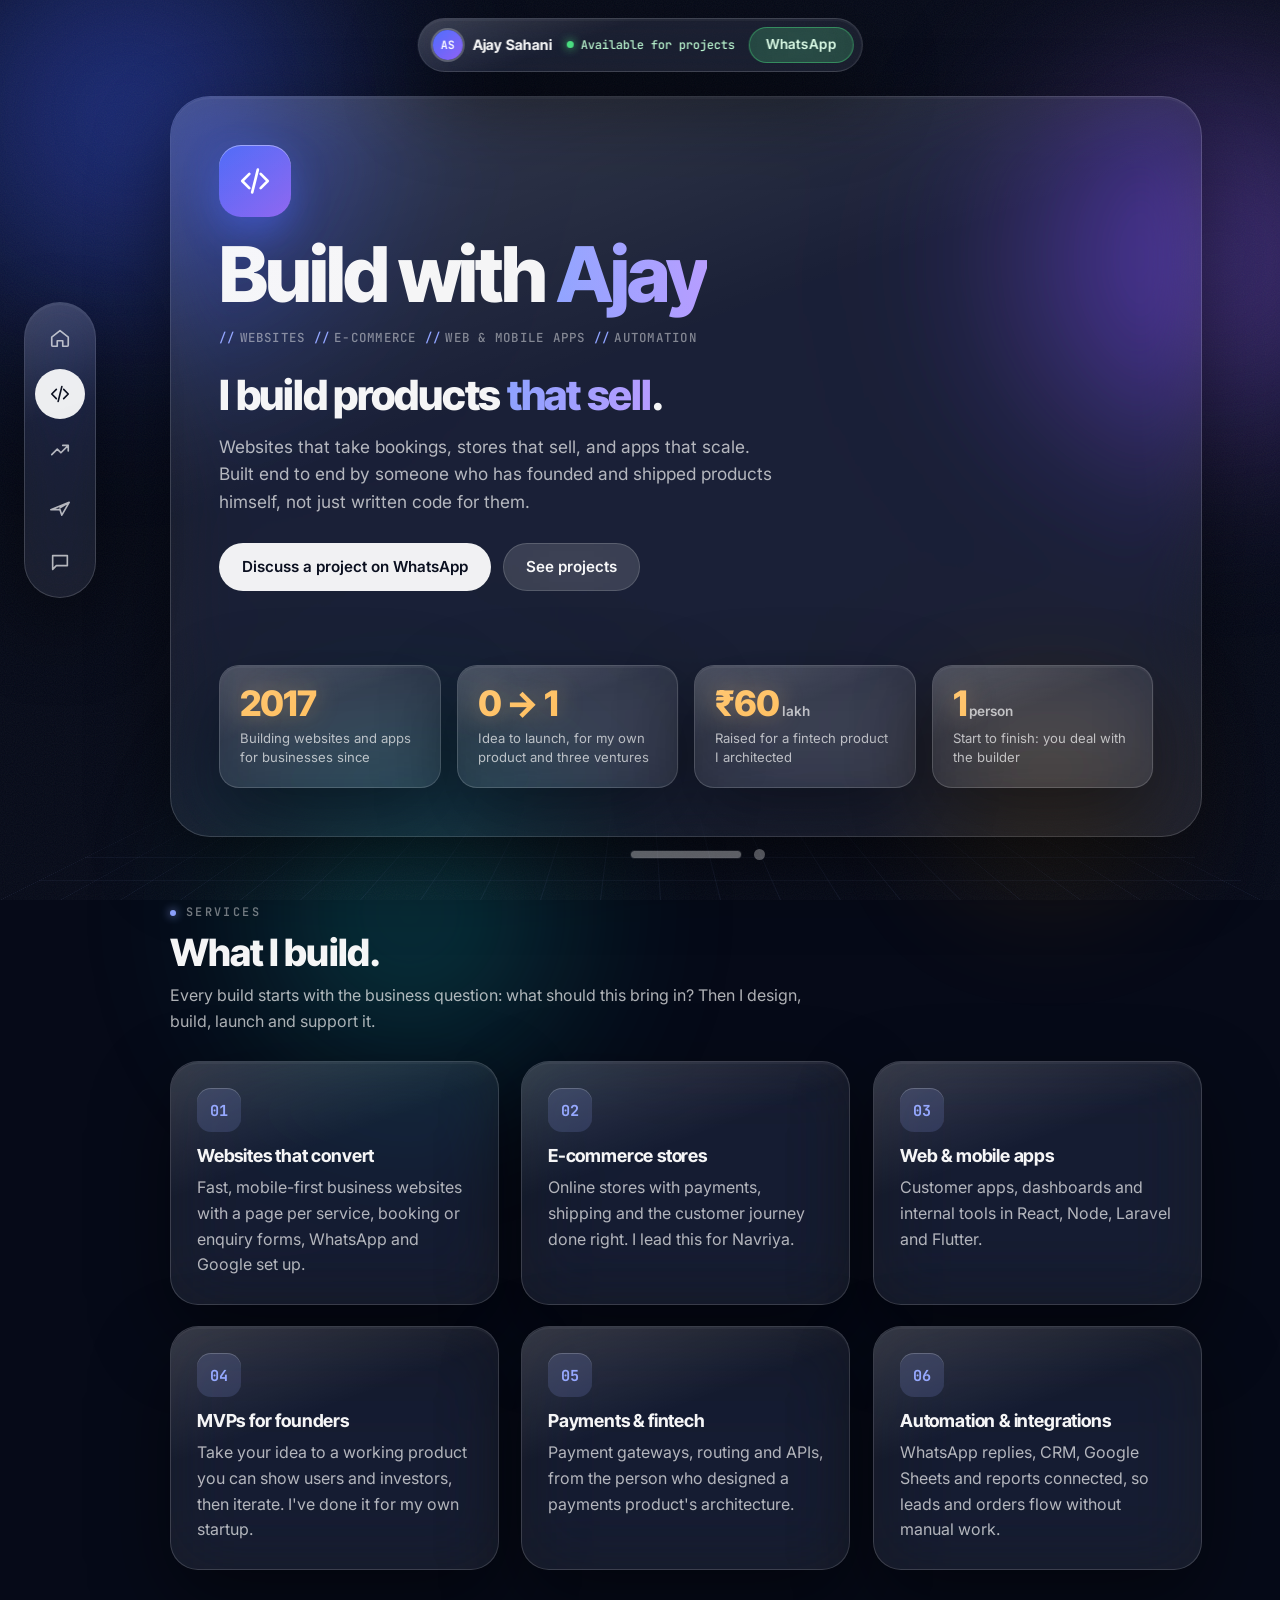
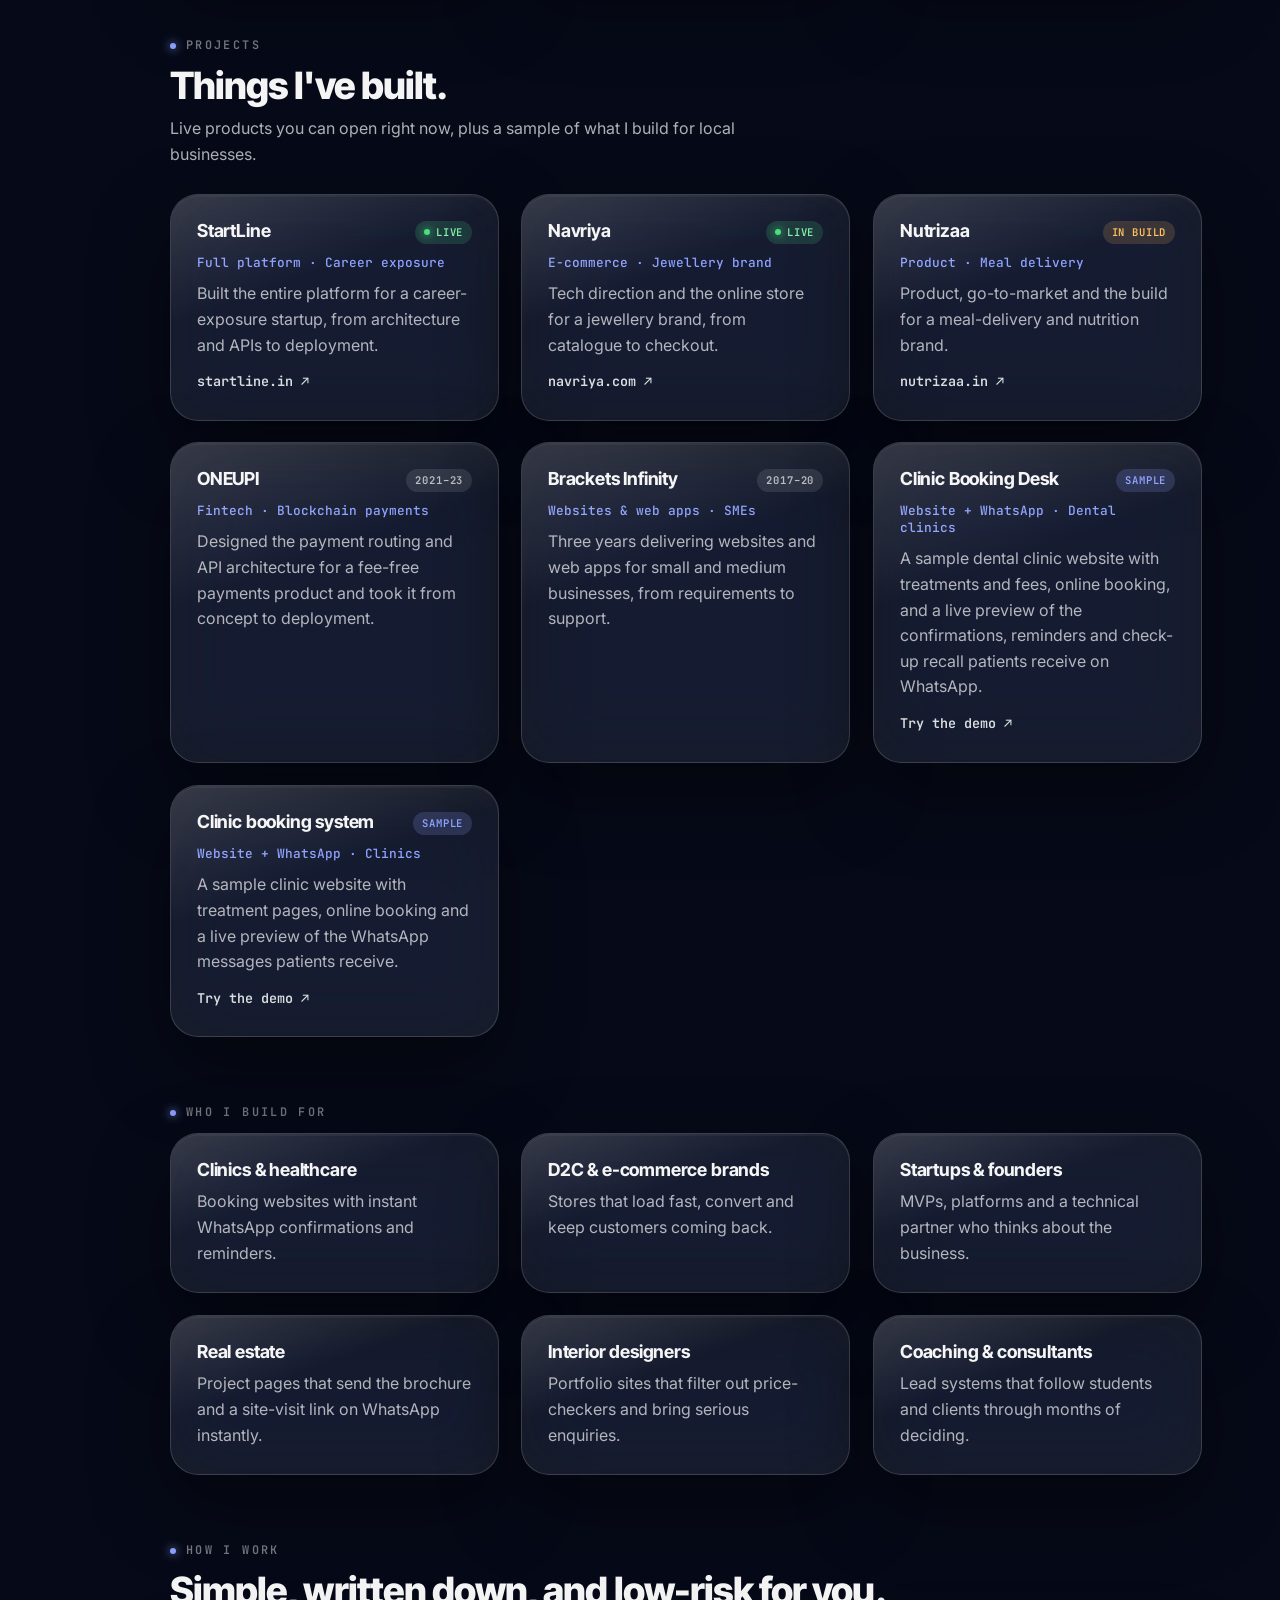
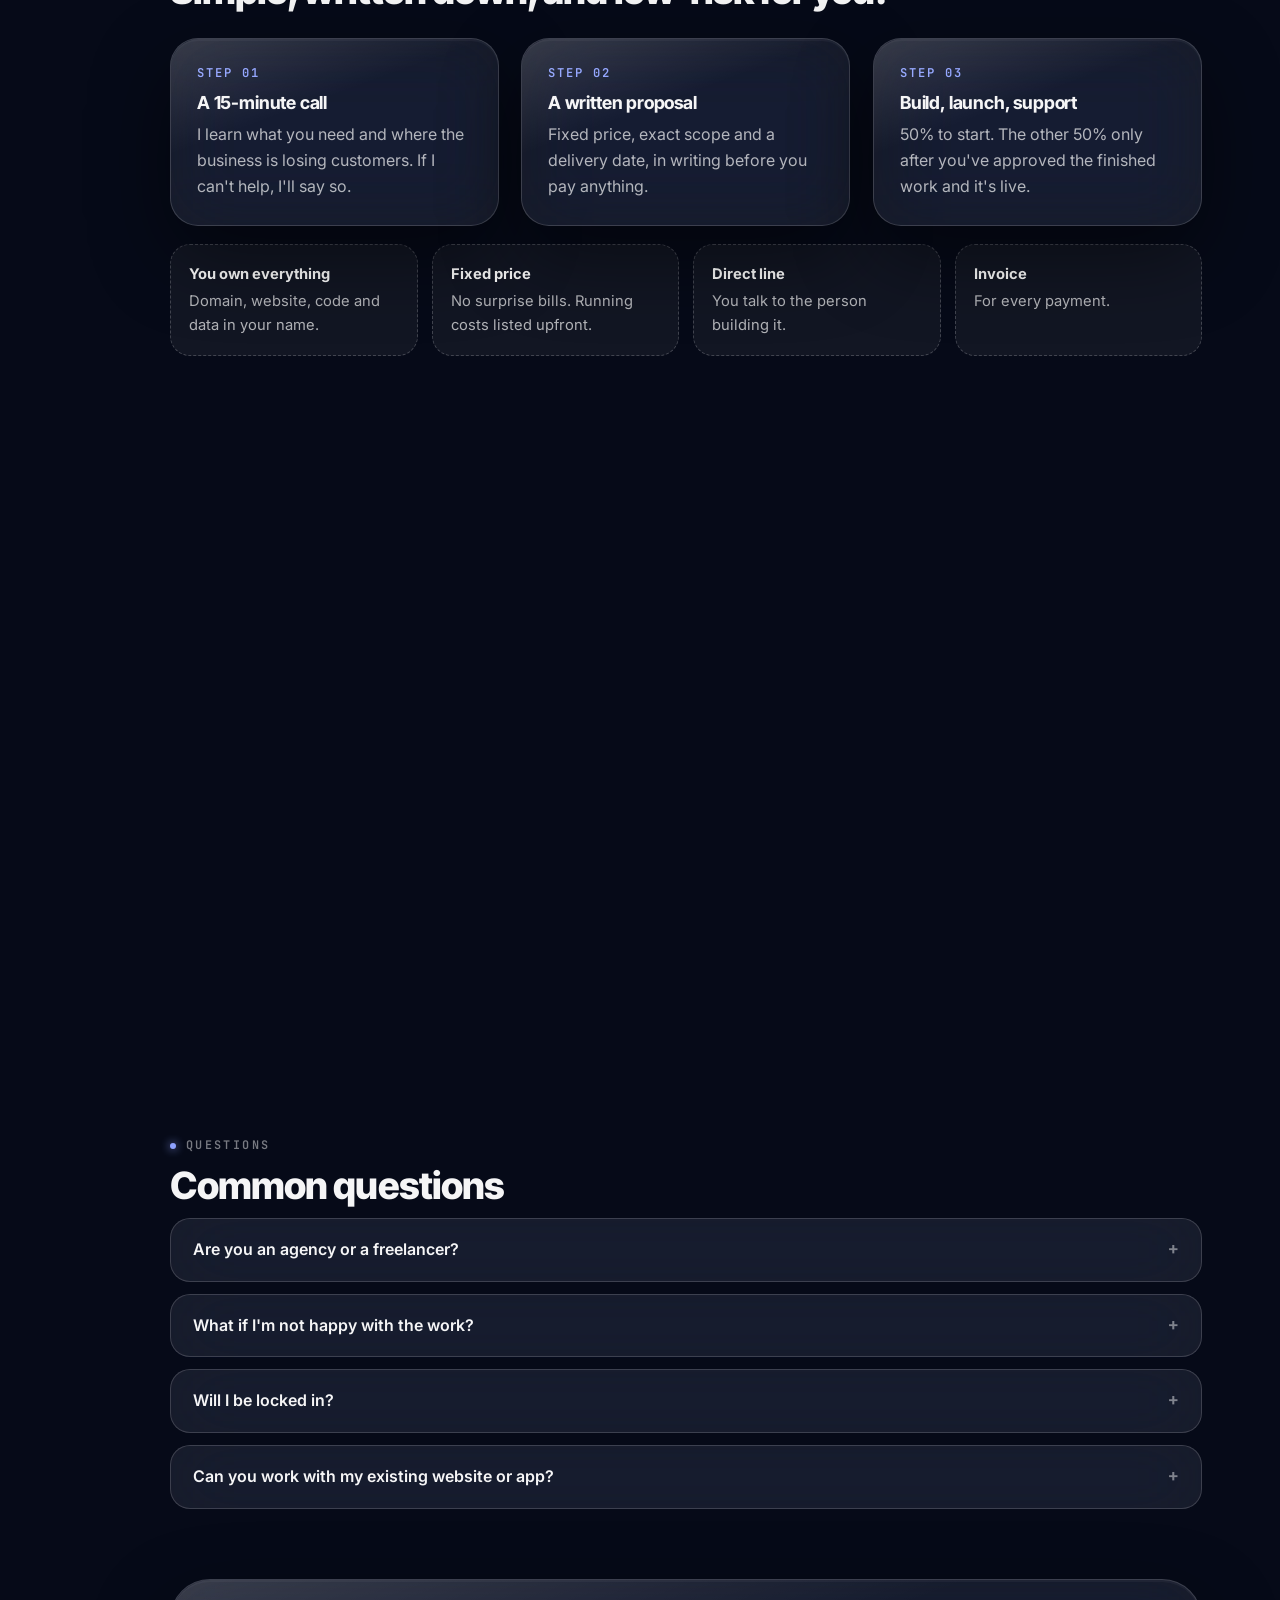
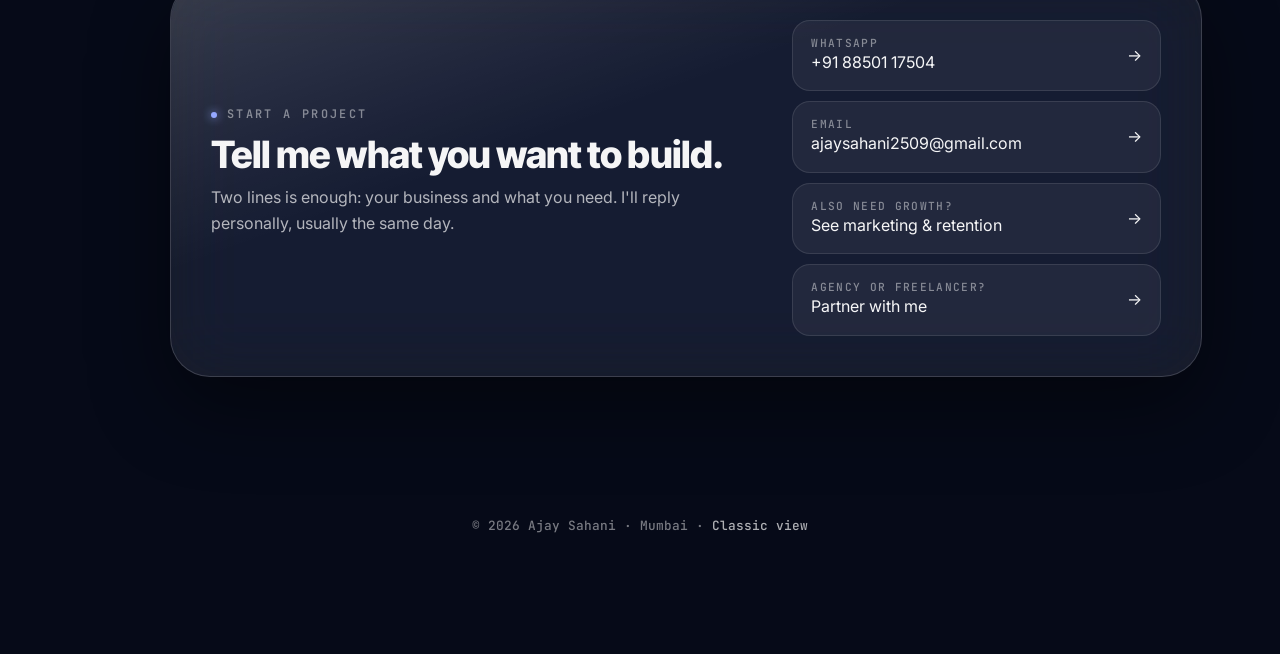
==== commit 2e1f62ac: "Add partners page for agencies (white-label and referral) and link it from Build Co-Authored-By: Cla" ====
--- a/build.html
+++ b/build.html
@@ -152,6 +152,7 @@
         <a data-wa href="#contact"><span><small>WhatsApp</small><span data-wa-num>WhatsApp</span></span><span>→</span></a>
         <a data-mail href="#contact"><span><small>Email</small><span data-mail-text>email</span></span><span>→</span></a>
         <a href="grow.html"><span><small>Also need growth?</small>See marketing &amp; retention</span><span>→</span></a>
+        <a href="partners.html"><span><small>Agency or freelancer?</small>Partner with me</span><span>→</span></a>
       </div>
     </div>
   </section>
